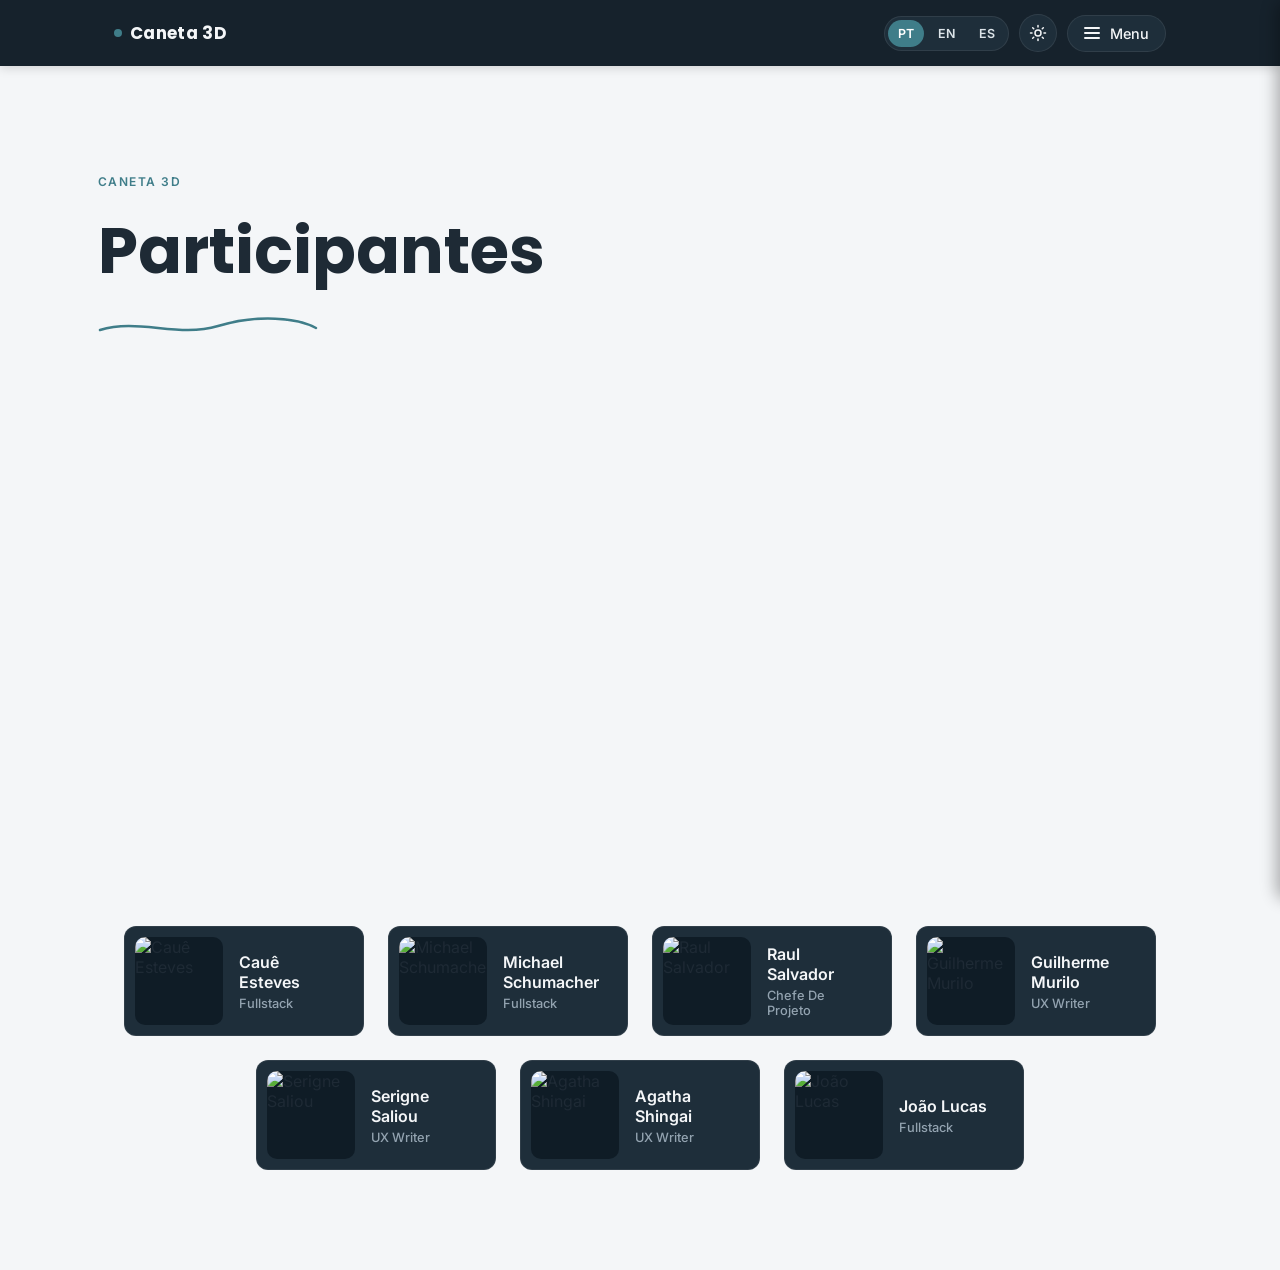
==== participantes.html @ 74011c3b "Add files via upload" ====
<!DOCTYPE html>
<html lang="pt-BR">
<head>
<meta charset="UTF-8">
<script>
(function(){
  var t = localStorage.getItem('caneta3d-theme');
  if(t === 'dark' || (!t && window.matchMedia('(prefers-color-scheme: dark)').matches)){
    document.documentElement.setAttribute('data-theme','dark');
  }
})();
</script>
<meta name="viewport" content="width=device-width, initial-scale=1.0">
<title>Participantes do Projeto | Caneta 3D</title>
<link rel="preconnect" href="https://fonts.googleapis.com">
<link rel="preconnect" href="https://fonts.gstatic.com" crossorigin>
<link href="https://fonts.googleapis.com/css2?family=Inter:wght@400;500;600&family=Poppins:wght@600;700&display=swap" rel="stylesheet">
<link rel="stylesheet" href="estilo.css">
</head>
<body>
<header class="topbar">
  <div class="topbar-inner">
    <span class="wordmark"><span class="dot"></span>Caneta 3D</span>
    <div class="topbar-actions">
      <div class="lang-switch" role="group" aria-label="Selecionar idioma">
        <button class="lang-btn" data-lang="pt" onclick="trocarIdioma('pt')">PT</button>
        <button class="lang-btn" data-lang="en" onclick="trocarIdioma('en')">EN</button>
        <button class="lang-btn" data-lang="es" onclick="trocarIdioma('es')">ES</button>
      </div>
      <button class="theme-toggle" id="themeToggle" data-i18n-attr="aria-label:theme.toggle,title:theme.toggle" aria-label="Alternar tema claro/escuro" title="Alternar tema">
        <svg class="icon-sun" viewBox="0 0 24 24" fill="none" stroke="currentColor" stroke-width="2" stroke-linecap="round"><circle cx="12" cy="12" r="4"/><path d="M12 2v2M12 20v2M4.9 4.9l1.4 1.4M17.7 17.7l1.4 1.4M2 12h2M20 12h2M4.9 19.1l1.4-1.4M17.7 6.3l1.4-1.4"/></svg>
        <svg class="icon-moon" viewBox="0 0 24 24" fill="currentColor"><path d="M20.354 15.354A9 9 0 018.646 3.646 9.003 9.003 0 1020.354 15.354z"/></svg>
      </button>
      <button class="menu-toggle" onclick="toggleMenu()" aria-expanded="false" aria-controls="menuOpcoes">
        <span class="hamburger"><span></span><span></span><span></span></span>
        Menu
      </button>
    </div>
  </div>
  <nav class="menu-opcoes" id="menuOpcoes">
    <a href="index.html" data-i18n="nav.inicio">Início</a>
    <a href="sobre.html" data-i18n="nav.sobre">Sobre o Projeto</a>
    <a href="participantes.html" aria-current="page" data-i18n="nav.participantes">Participantes do Projeto</a>
  </nav>
</header>

<section class="hero hero-solo hero-participantes animar">
  <span class="eyebrow">Caneta 3D</span>
  <h1 data-i18n="participantes.hero.title">Participantes</h1>
  <svg class="stroke-line" width="220" height="20" viewBox="0 0 220 20" fill="none" xmlns="http://www.w3.org/2000/svg">
    <path d="M2 14 C 40 2, 80 22, 120 10 S 200 2, 218 12" stroke="#3F7D89" stroke-width="2.5" stroke-linecap="round"/>
  </svg>
</section>

<div class="section-wrap">
  <div class="participantes-lista">

    <div class="participante-card animar">
      <div class="participante-foto">
        <img src="Cauê Esteves.jpeg" alt="Cauê Esteves">
      </div>
      <div>
        <h3 class="participante-nome">Cauê Esteves</h3>
        <p class="participante-funcao">Fullstack</p>
      </div>
    </div>

    <div class="participante-card animar">
      <div class="participante-foto">
        <img src="Michael Schumacher.jpeg" alt="Michael Schumacher">
      </div>
      <div>
        <h3 class="participante-nome">Michael Schumacher</h3>
        <p class="participante-funcao">Fullstack</p>
      </div>
    </div>

    <div class="participante-card animar">
      <div class="participante-foto">
        <img src="Raul Salvador.jpeg" alt="Raul Salvador">
      </div>
      <div>
        <h3 class="participante-nome">Raul Salvador</h3>
        <p class="participante-funcao">Chefe De Projeto</p>
      </div>
    </div>

    <div class="participante-card animar">
      <div class="participante-foto">
        <img src="Guilherme Murilo.jpeg" alt="Guilherme Murilo">
      </div>
      <div>
        <h3 class="participante-nome">Guilherme Murilo</h3>
        <p class="participante-funcao">UX Writer</p>
      </div>
    </div>

    <div class="participante-card animar">
      <div class="participante-foto">
        <img src="Serigne Saliou.jpeg" alt="Serigne Saliou">
      </div>
      <div>
        <h3 class="participante-nome">Serigne Saliou</h3>
        <p class="participante-funcao">UX Writer</p>
      </div>
    </div>

    <div class="participante-card animar">
      <div class="participante-foto">
        <img src="Agatha Shingai.jpeg.png" alt="Agatha Shingai">
      </div>
      <div>
        <h3 class="participante-nome">Agatha Shingai</h3>
        <p class="participante-funcao">UX Writer</p>
      </div>
    </div>

    <div class="participante-card animar">
      <div class="participante-foto">
        <img src="João Lucas.jpeg" alt="João Lucas">
      </div>
      <div>
        <h3 class="participante-nome">João Lucas</h3>
        <p class="participante-funcao">Fullstack</p>
      </div>
    </div>

  </div>
</div>

<script src="Idioma.JS"></script>
<script src="script.js"></script>
</body>
</html>
---- estilo.css ----
:root{
  --bg:#F4F6F8;
  --surface:#FFFFFF;
  --nav-bg:#16222C;
  --nav-bg-soft:#1E2E3A;
  --ink:#1E2A35;
  --ink-soft:#5B6B7A;
  --accent:#3F7D89;
  --accent-soft:#E3EEEF;
  --border:#E3E7EB;
  --radius:14px;
  --shadow:0 6px 24px rgba(22,34,44,0.07);
}

[data-theme="dark"]{
  --bg:#0F1620;
  --surface:#16202B;
  --nav-bg:#0B1116;
  --nav-bg-soft:#161F29;
  --ink:#E7EDF2;
  --ink-soft:#93A3B0;
  --accent:#5FA8B5;
  --accent-soft:#1B2E33;
  --border:#233240;
  --shadow:0 6px 24px rgba(0,0,0,0.35);
}

*{box-sizing:border-box;}
body{
  margin:0;
  background:var(--bg);
  color:var(--ink);
  font-family:'Inter',Arial,sans-serif;
  padding-bottom:60px;
  transition:background .35s ease, color .35s ease;
}
h1,h2{font-family:'Poppins',sans-serif;}
a:focus-visible,button:focus-visible{outline:2px solid var(--accent);outline-offset:2px;}

/* NAV */
.topbar{position:sticky;top:0;z-index:50;background:var(--nav-bg);box-shadow:0 2px 10px rgba(0,0,0,0.15);transition:background .35s ease;}
.topbar-inner{max-width:1100px;margin:0 auto;display:flex;align-items:center;justify-content:space-between;padding:14px 24px;}
.wordmark{display:flex;align-items:center;gap:8px;color:#F4F6F8;font-family:'Poppins',sans-serif;font-weight:700;letter-spacing:.02em;font-size:1.05rem;}
.wordmark .dot{width:8px;height:8px;border-radius:50%;background:var(--accent);}

.topbar-actions{display:flex;align-items:center;gap:10px;}

.theme-toggle{
  display:flex;align-items:center;justify-content:center;
  width:38px;height:38px;border-radius:50%;
  background:var(--nav-bg-soft);color:#F4F6F8;
  border:1px solid rgba(255,255,255,0.08);
  cursor:pointer;transition:background .2s ease, transform .2s ease;
}
.theme-toggle:hover{background:#294254;transform:translateY(-1px);}
.theme-toggle svg{width:18px;height:18px;display:block;}
.theme-toggle .icon-moon{display:none;}
[data-theme="dark"] .theme-toggle .icon-sun{display:none;}
[data-theme="dark"] .theme-toggle .icon-moon{display:block;}

.menu-toggle{
  display:flex;align-items:center;gap:10px;
  background:var(--nav-bg-soft);color:#F4F6F8;
  border:1px solid rgba(255,255,255,0.08);
  padding:9px 16px;border-radius:999px;
  font-family:'Inter',sans-serif;font-size:.9rem;font-weight:500;
  cursor:pointer;transition:background .2s ease;
}
.menu-toggle:hover{background:#294254;}
.hamburger{width:16px;height:12px;position:relative;}
.hamburger span{position:absolute;left:0;width:100%;height:2px;background:#F4F6F8;border-radius:2px;transition:transform .25s ease,opacity .25s ease;}
.hamburger span:nth-child(1){top:0;}
.hamburger span:nth-child(2){top:5px;}
.hamburger span:nth-child(3){top:10px;}
.menu-toggle.aberto .hamburger span:nth-child(1){transform:translateY(5px) rotate(45deg);}
.menu-toggle.aberto .hamburger span:nth-child(2){opacity:0;}
.menu-toggle.aberto .hamburger span:nth-child(3){transform:translateY(-5px) rotate(-45deg);}


.menu-opcoes{
  position:fixed;
  top:0;
  right:0;
  height:100vh;
  width:280px;
  max-width:80vw;
  margin:0;
  background:var(--nav-bg-soft);
  border-radius:12px 0 0 12px;
  padding:80px 8px 8px;
  box-shadow:-4px 0 16px rgba(0,0,0,0.3);
  transform:translateX(100%);
  opacity:1;
  overflow-y:auto;
  transition:transform .3s cubic-bezier(.22,.61,.36,1);
  z-index:1000;
  display:flex;
  flex-direction:column;
  gap:6px;
}

.menu-opcoes.aberto{
  transform:translateX(0);
  max-height:none;
}
.menu-opcoes a{
  display:block;
  text-decoration:none !important;
  color:#DCE4E9 !important;
  padding:12px 16px;
  border-radius:8px;
  font-size:.95rem;
  font-weight:500;
  border-left:3px solid transparent;
  transition:background .2s ease, border-color .2s ease;
}
.menu-opcoes a:visited{
  color:#DCE4E9 !important;
}
.menu-opcoes a:hover{background:#243B4A;}
.menu-opcoes a[aria-current="page"]{
  background:#243B4A;
  border-left-color:var(--accent);
  color:#fff !important;
  font-weight:600;
}

/* HERO */
.hero{max-width:1100px;margin:0 auto;padding:70px 24px 40px;}
.hero.hero-solo{min-height:calc(100vh - 64px);display:flex;flex-direction:column;justify-content:center;padding:0 24px;}
.eyebrow{
  display:inline-block;text-transform:uppercase;letter-spacing:.12em;
  font-size:.75rem;font-weight:600;color:var(--accent);margin:0 0 14px;
}
.hero h1{font-size:clamp(2.6rem,6vw,4rem);margin:0;font-weight:700;color:var(--ink);}
.hero-sub{max-width:520px;color:var(--ink-soft);font-size:1.05rem;line-height:1.6;margin:16px 0 0;}
.stroke-line{display:block;margin-top:18px;}
.stroke-line path{
  stroke-dasharray:220;stroke-dashoffset:220;
  animation:draw .9s cubic-bezier(.22,.61,.36,1) forwards;animation-delay:.5s;
}
@keyframes draw{to{stroke-dashoffset:0;}}

/* CONTENT */
.section-wrap{max-width:1100px;margin:0 auto;padding:0 24px;}
.section-label{font-size:.8rem;text-transform:uppercase;letter-spacing:.1em;color:var(--ink-soft);font-weight:600;margin:36px 0 14px;}
.compare-intro{color:var(--ink-soft);font-size:.95rem;line-height:1.6;margin:0 0 16px;max-width:560px;}
.grid-cards{display:grid;grid-template-columns:repeat(auto-fit,minmax(260px,1fr));gap:18px;}

.etapas{
  background:var(--surface);
  border-left:4px solid var(--accent);
  border-radius:0 var(--radius) var(--radius) 0;
  padding:22px 24px;
  box-shadow:var(--shadow);
  transition:transform .25s ease, box-shadow .25s ease, background .35s ease;
}
.etapas:hover{transform:translateY(-3px);box-shadow:0 10px 28px rgba(22,34,44,0.14);}
.etapas h2{margin:0 0 8px;font-size:1.15rem;color:var(--ink);}
.etapas p{margin:0;color:var(--ink-soft);line-height:1.65;font-size:.96rem;}

.imagens{display:grid;grid-template-columns:repeat(auto-fit,minmax(220px,1fr));gap: 18px;margin:14px 0 10px;}
.image-frame{
  position:relative;aspect-ratio:4/3;border-radius:12px;overflow:hidden;
  border:1px solid var(--border);
  background:repeating-linear-gradient(135deg,var(--accent-soft) 0 10px,var(--surface) 10px 20px);
  display:flex;align-items:center;justify-content:center;
}
.image-frame img{position:absolute;inset:0;width:100%;height:100%;object-fit:cover;}
.image-frame span{font-size:.82rem;color:var(--ink-soft);font-weight:500;}

/* COMPARADOR ANTES / DEPOIS */
.compare-wrap{margin:6px 0 10px;}
.compare{
  position:relative;width:100%;aspect-ratio:16/9;border-radius:var(--radius);
  overflow:hidden;box-shadow:var(--shadow);border:1px solid var(--border);
  background:repeating-linear-gradient(135deg,var(--accent-soft) 0 10px,var(--surface) 10px 20px);
  touch-action:none;user-select:none;
}
.compare-media{position:absolute;inset:0;}
.compare-media img,
.compare-media video{
  width:100%;
  height:100%;
  object-fit:cover;
  object-position:center;
  display:block;
  background:var(--surface);
}
.compare-before{z-index:1;}
.compare-after{z-index:2;clip-path:inset(0 0 0 50%);}
.compare-label{
  position:absolute;bottom:14px;font-size:.75rem;font-weight:600;
  letter-spacing:.05em;text-transform:uppercase;color:#fff;
  background:rgba(15,22,29,0.55);backdrop-filter:blur(4px);
  padding:6px 12px;border-radius:999px;pointer-events:none;
}
.compare-before .compare-label{left:14px;}
.compare-after .compare-label{right:14px;}
.compare-handle{
  position:absolute;top:0;bottom:0;left:50%;width:0;z-index:3;
  display:flex;align-items:center;justify-content:center;
  cursor:ew-resize;transform:translateX(-50%);
}
.compare-handle-line{position:absolute;top:0;bottom:0;width:3px;background:#fff;box-shadow:0 0 0 1px rgba(0,0,0,.15);}
.compare-handle-btn{
  position:relative;width:40px;height:40px;border-radius:50%;
  background:#fff;color:var(--nav-bg);display:flex;align-items:center;justify-content:center;
  font-size:1.1rem;box-shadow:0 4px 14px rgba(0,0,0,.28);
}
.compare-handle:focus-visible .compare-handle-btn{outline:2px solid var(--accent);outline-offset:2px;}

footer{max-width:1100px;margin:60px auto 0;padding:20px 24px 0;border-top:1px solid var(--border);color:var(--ink-soft);font-size:.85rem;text-align:center;}

/* ANIMAÇÕES OTIMIZADAS: reveal ao entrar na tela (IntersectionObserver), via transição em vez de keyframes soltos */
.animar{
  opacity:0;
  transform:translateY(22px) scale(.98);
  transition:opacity .9s cubic-bezier(.16,1,.3,1), transform .9s cubic-bezier(.16,1,.3,1);
  will-change:opacity, transform;
}
.animar.in-view{opacity:1;transform:translateY(0) scale(1);}

@media (prefers-reduced-motion:reduce){
  *,*::before,*::after{animation-duration:.01ms !important;animation-iteration-count:1 !important;transition-duration:.01ms !important;}
}
.lang-switch{
  display:flex;gap:4px;
  background:var(--nav-bg-soft);
  border:1px solid rgba(255,255,255,0.08);
  border-radius:999px;
  padding:3px;
}
.lang-btn{
  background:transparent;border:none;color:#DCE4E9;
  font-family:'Inter',sans-serif;font-size:.78rem;font-weight:600;
  padding:6px 10px;border-radius:999px;cursor:pointer;
  transition:background .2s ease,color .2s ease;
}
.lang-btn:hover{background:#294254;}
.lang-btn.ativo{background:var(--accent);color:#fff;}

/* PARTICIPANTES — grid centralizado, 4 em cima e 3 embaixo */
.participantes-wrap{
  max-width:none;
  margin:0;
  padding-left:24px;
  padding-top:48px;
}
.participantes-lista{
  display:flex;
  flex-direction:row;
  flex-wrap:wrap;
  justify-content:center;
  align-items:flex-start;
  gap:24px;
  margin:24px 0 40px;
}
.participante-card{
  display:flex;
  align-items:center;
  gap:16px;
  flex:0 1 240px;
  background:var(--nav-bg-soft);
  border:1px solid rgba(255,255,255,0.08);
  border-radius:12px;
  padding:10px 24px 10px 10px;
  text-align:left;
  transition:transform .2s ease, background .2s ease;
}
.participante-card:hover{
  transform:translateX(4px);
  background:#243B4A;
}
.participante-foto{
  width:88px;
  height:88px;
  border-radius:10px;
  overflow:hidden;
  flex-shrink:0;
  background:#0f1c26;
}
.participante-foto img{
  width:100%;
  height:100%;
  object-fit:cover;
  display:block;
}
.participante-nome{
  font-family:'Inter',sans-serif;
  font-size:1rem;
  font-weight:600;
  color:#F4F6F8;
  margin:0;
}
.participante-funcao{
  font-family:'Inter',sans-serif;
  font-size:.8rem;
  font-weight:500;
  color:#93A3B0;
  margin:4px 0 0;
}

/* Ajuste de posição do hero na página de Participantes:
   sobe o título e aproxima da borda esquerda */
.hero-solo.hero-participantes{
  justify-content:flex-start;
  padding-top:12vh;
  padding-left:8px;
}
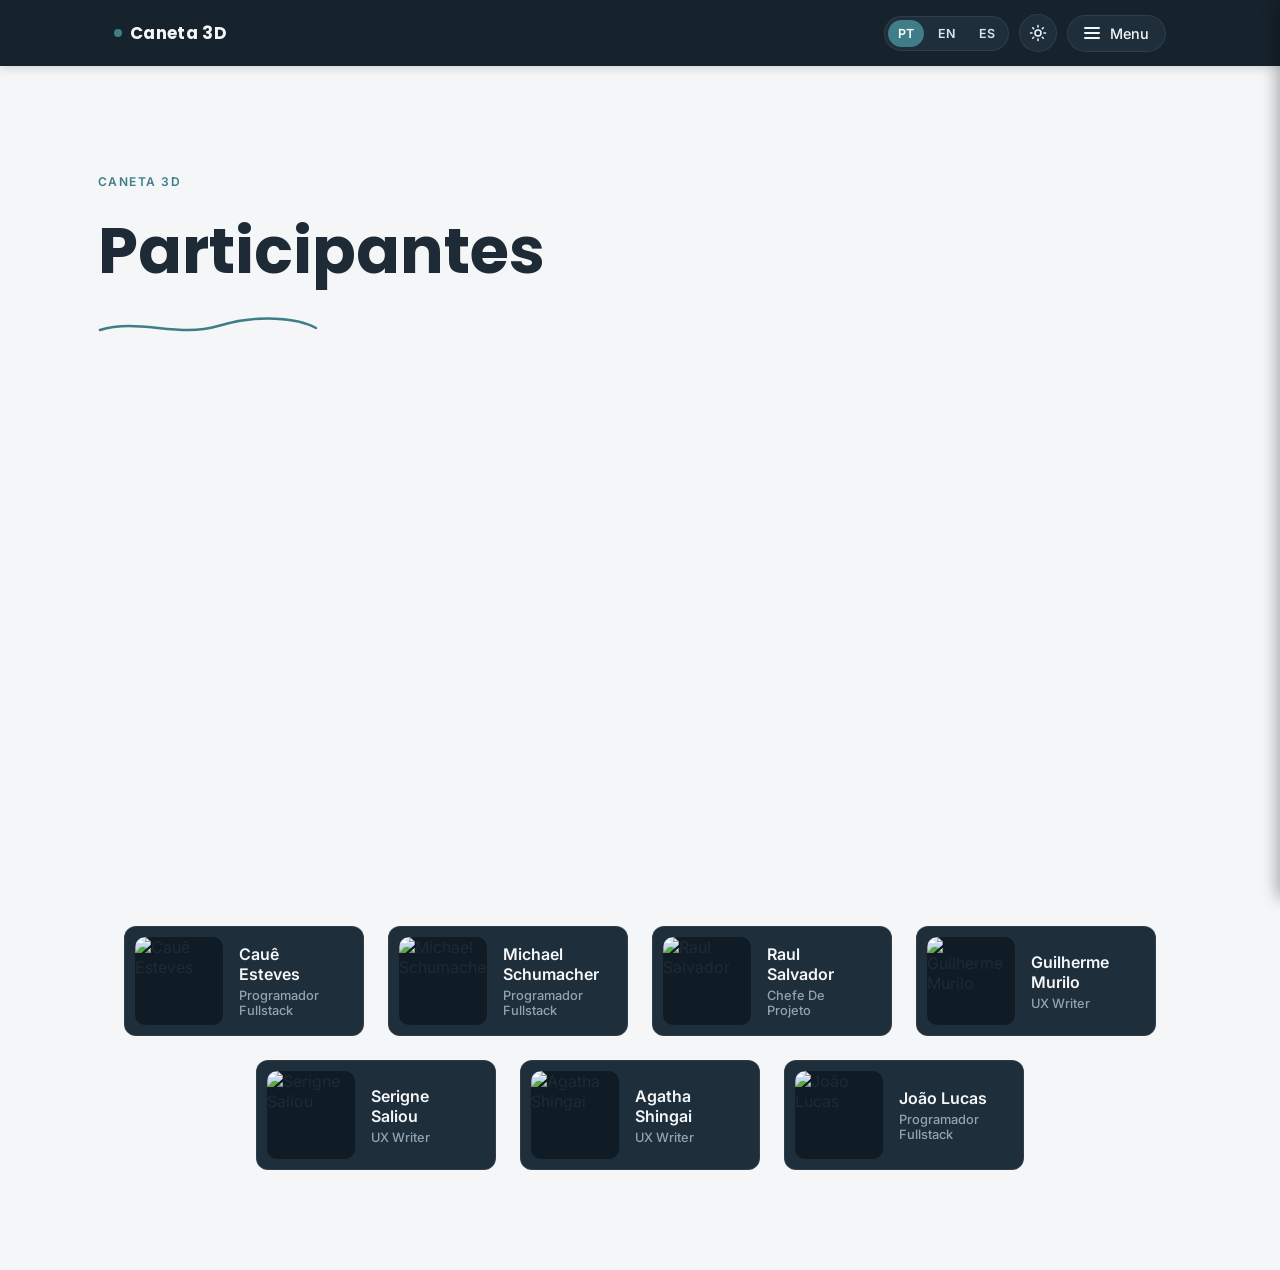
==== commit fa694470: "Update participantes.html" ====
--- a/participantes.html
+++ b/participantes.html
@@ -61,7 +61,7 @@
       </div>
       <div>
         <h3 class="participante-nome">Cauê Esteves</h3>
-        <p class="participante-funcao">Fullstack</p>
+        <p class="participante-funcao">Programador Fullstack</p>
       </div>
     </div>
 
@@ -71,7 +71,7 @@
       </div>
       <div>
         <h3 class="participante-nome">Michael Schumacher</h3>
-        <p class="participante-funcao">Fullstack</p>
+        <p class="participante-funcao">Programador Fullstack</p>
       </div>
     </div>
 
@@ -121,7 +121,7 @@
       </div>
       <div>
         <h3 class="participante-nome">João Lucas</h3>
-        <p class="participante-funcao">Fullstack</p>
+        <p class="participante-funcao">Programador Fullstack</p>
       </div>
     </div>
 
@@ -131,4 +131,4 @@
 <script src="Idioma.JS"></script>
 <script src="script.js"></script>
 </body>
-</html>+</html>
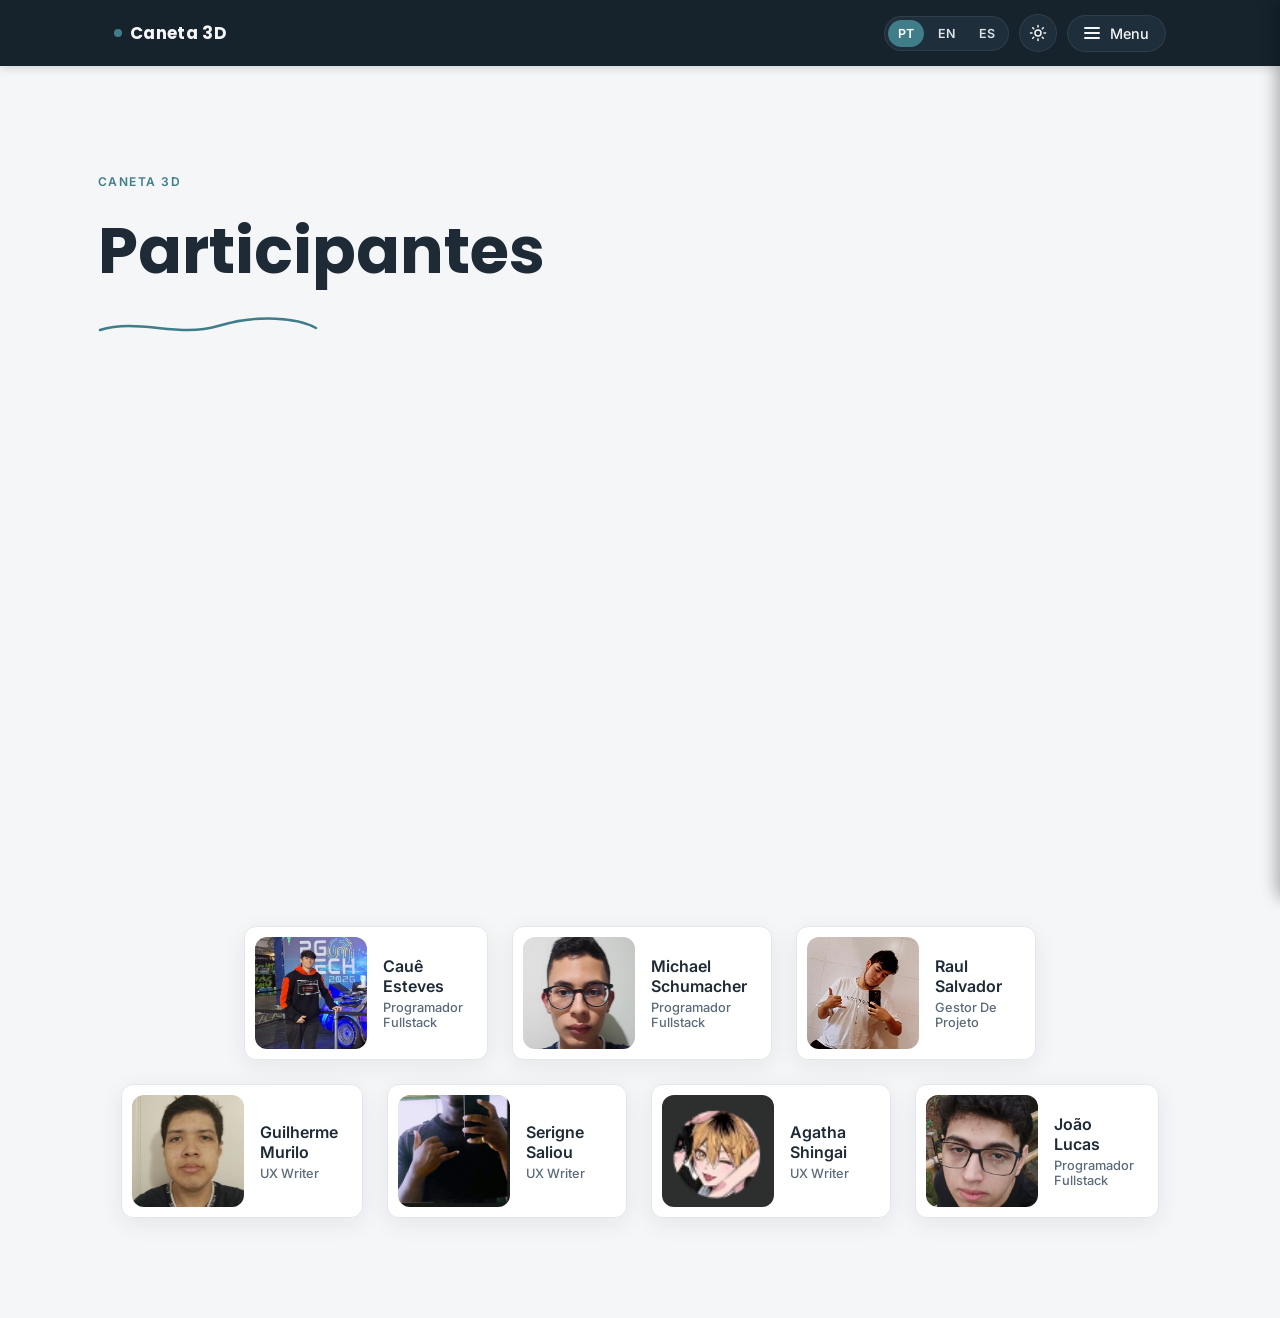
==== commit ff2bdab3: "Update participantes.html" ====
--- a/participantes.html
+++ b/participantes.html
@@ -81,7 +81,7 @@
       </div>
       <div>
         <h3 class="participante-nome">Raul Salvador</h3>
-        <p class="participante-funcao">Chefe De Projeto</p>
+        <p class="participante-funcao">Gestor De Projeto</p>
       </div>
     </div>
 
--- a/estilo.css
+++ b/estilo.css
@@ -261,24 +261,26 @@
   align-items:center;
   gap:16px;
   flex:0 1 240px;
-  background:var(--nav-bg-soft);
-  border:1px solid rgba(255,255,255,0.08);
+  background:var(--surface);
+  border:1px solid var(--border);
   border-radius:12px;
   padding:10px 24px 10px 10px;
   text-align:left;
-  transition:transform .2s ease, background .2s ease;
+  box-shadow:var(--shadow);
+  transition:transform .2s ease, background .2s ease, box-shadow .2s ease;
 }
 .participante-card:hover{
   transform:translateX(4px);
-  background:#243B4A;
+  background:var(--accent-soft);
+  box-shadow:0 10px 28px rgba(22,34,44,0.14);
 }
 .participante-foto{
-  width:88px;
-  height:88px;
-  border-radius:10px;
+  width:112px;
+  height:112px;
+  border-radius:12px;
   overflow:hidden;
   flex-shrink:0;
-  background:#0f1c26;
+  background:var(--bg);
 }
 .participante-foto img{
   width:100%;
@@ -290,14 +292,14 @@
   font-family:'Inter',sans-serif;
   font-size:1rem;
   font-weight:600;
-  color:#F4F6F8;
+  color:var(--ink);
   margin:0;
 }
 .participante-funcao{
   font-family:'Inter',sans-serif;
   font-size:.8rem;
   font-weight:500;
-  color:#93A3B0;
+  color:var(--ink-soft);
   margin:4px 0 0;
 }
 
@@ -307,4 +309,21 @@
   justify-content:flex-start;
   padding-top:12vh;
   padding-left:8px;
-}+}
+
+/* Participantes em telas menores: cards ocupam a largura toda e a foto cresce um pouco mais */
+@media (max-width:640px){
+  .participantes-lista{
+    gap:16px;
+  }
+  .participante-card{
+    flex:1 1 100%;
+    max-width:420px;
+    padding:12px 20px 12px 12px;
+    gap:18px;
+  }
+  .participante-foto{
+    width:120px;
+    height:120px;
+  }
+}
